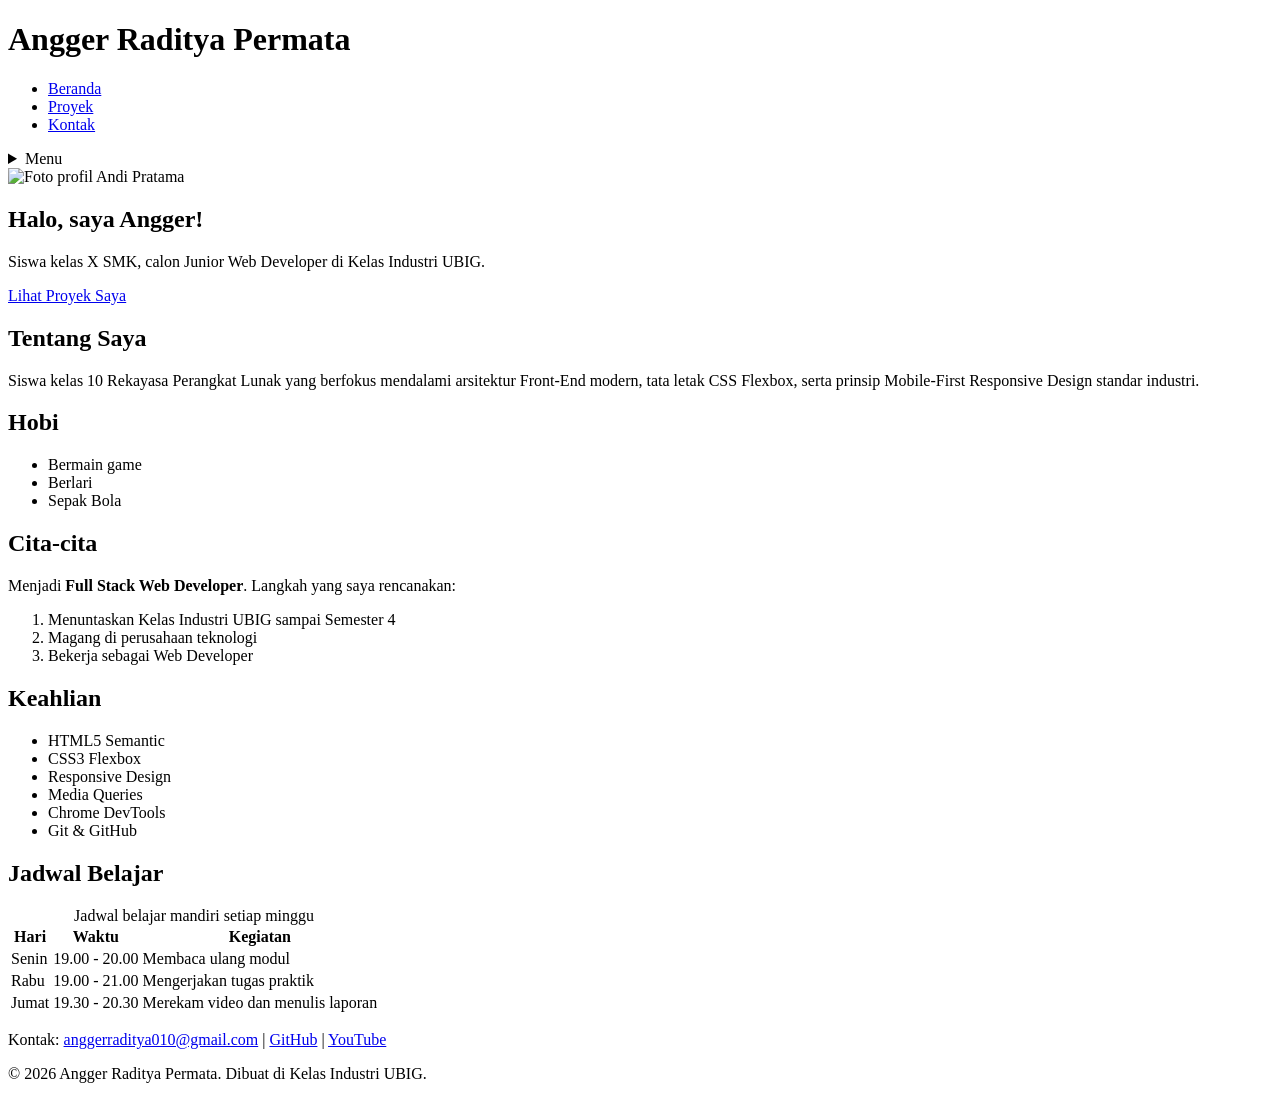
==== index.html @ 8de3f259 "fix: update footer dengan email angger dan ganti Andi ke Angger" ====
<!DOCTYPE html>
<html lang="id">
<head>
  <meta charset="UTF-8">
  <meta name="viewport" content="width=device-width, initial-scale=1.0">
  <title>Angger | Beranda</title>
  <link rel="preconnect" href="https://fonts.googleapis.com">
  <link rel="preconnect" href="https://fonts.gstatic.com" crossorigin>
  <link href="https://fonts.googleapis.com/css2?family=Inter:wght@400;600&family=Poppins:wght@600;700&display=swap" rel="stylesheet">
  <link rel="stylesheet" href="css/style.css">
</head>
<body>
  <header>
    <div class="container navbar">
      <h1>Angger Raditya Permata</h1>
      <nav class="menu-laptop">
        <ul>
          <li><a href="index.html">Beranda</a></li>
          <li><a href="proyek.html">Proyek</a></li>
          <li><a href="kontak.html">Kontak</a></li>
        </ul>
      </nav>
      <!-- Tantangan: menu ponsel yang bisa dibuka-tutup -->
      <details class="menu-ponsel">
        <summary>Menu</summary>
        <nav>
          <ul>
            <li><a href="index.html">Beranda</a></li>
            <li><a href="proyek.html">Proyek</a></li>
            <li><a href="kontak.html">Kontak</a></li>
          </ul>
        </nav>
      </details>
    </div>
  </header>

  <main>
    <div class="container">
      <section class="hero">
        <img src="img/foto-profil.png" alt="Foto profil Andi Pratama" width="180">
        <div>
          <h2>Halo, saya Angger!</h2>
          <p>Siswa kelas X SMK, calon Junior Web Developer di Kelas Industri UBIG.</p>
          <a href="proyek.html" class="tombol">Lihat Proyek Saya</a>
        </div>
      </section>

      <section class="kartu">
        <h2>Tentang Saya</h2>
        <p>Siswa kelas 10 Rekayasa Perangkat Lunak yang berfokus mendalami
              arsitektur Front-End modern, tata letak CSS Flexbox, serta prinsip
              Mobile-First Responsive Design standar industri.</p>
      </section>

      <div class="daftar-kartu">
        <section class="kartu">
          <h2>Hobi</h2>
          <ul>
            <li>Bermain game</li>
            <li>Berlari</li>
            <li>Sepak Bola</li>
          </ul>
        </section>

        <section class="kartu">
          <h2>Cita-cita</h2>
          <p>Menjadi <strong>Full Stack Web Developer</strong>. Langkah yang saya rencanakan:</p>
          <ol>
            <li>Menuntaskan Kelas Industri UBIG sampai Semester 4</li>
            <li>Magang di perusahaan teknologi</li>
            <li>Bekerja sebagai Web Developer</li>
          </ol>
        </section>

        <section class="kartu">
          <h2>Keahlian</h2>
          <ul>
            <li>HTML5 Semantic</li>
            <li>CSS3 Flexbox</li>
            <li>Responsive Design</li>
            <li>Media Queries</li>
            <li>Chrome DevTools</li>
            <li>Git & GitHub</li>
          </ul>
        </section>
      </div>

      <section class="kartu">
        <h2>Jadwal Belajar</h2>
        <table>
          <caption>Jadwal belajar mandiri setiap minggu</caption>
          <thead>
            <tr>
              <th>Hari</th>
              <th>Waktu</th>
              <th>Kegiatan</th>
            </tr>
          </thead>
          <tbody>
            <tr>
              <td>Senin</td>
              <td>19.00 - 20.00</td>
              <td>Membaca ulang modul</td>
            </tr>
            <tr>
              <td>Rabu</td>
              <td>19.00 - 21.00</td>
              <td>Mengerjakan tugas praktik</td>
            </tr>
            <tr>
              <td>Jumat</td>
              <td>19.30 - 20.30</td>
              <td>Merekam video dan menulis laporan</td>
            </tr>
          </tbody>
        </table>
      </section>
    </div>
  </main>

  <footer>
    <p>Kontak: <a href="https://mail.google.com/mail/?view=cm&fs=1&to=anggerraditya010@gmail.com" target="_blank">anggerraditya010@gmail.com</a> |
      <a href="https://github.com/Raditya-creator" target="_blank">GitHub</a> |
      <a href="https://www.youtube.com/@Angger.cod3" target="_blank">YouTube</a></p>
    <p>&copy; 2026 Angger Raditya Permata. Dibuat di Kelas Industri UBIG.</p>
  </footer>
</body>
</html>
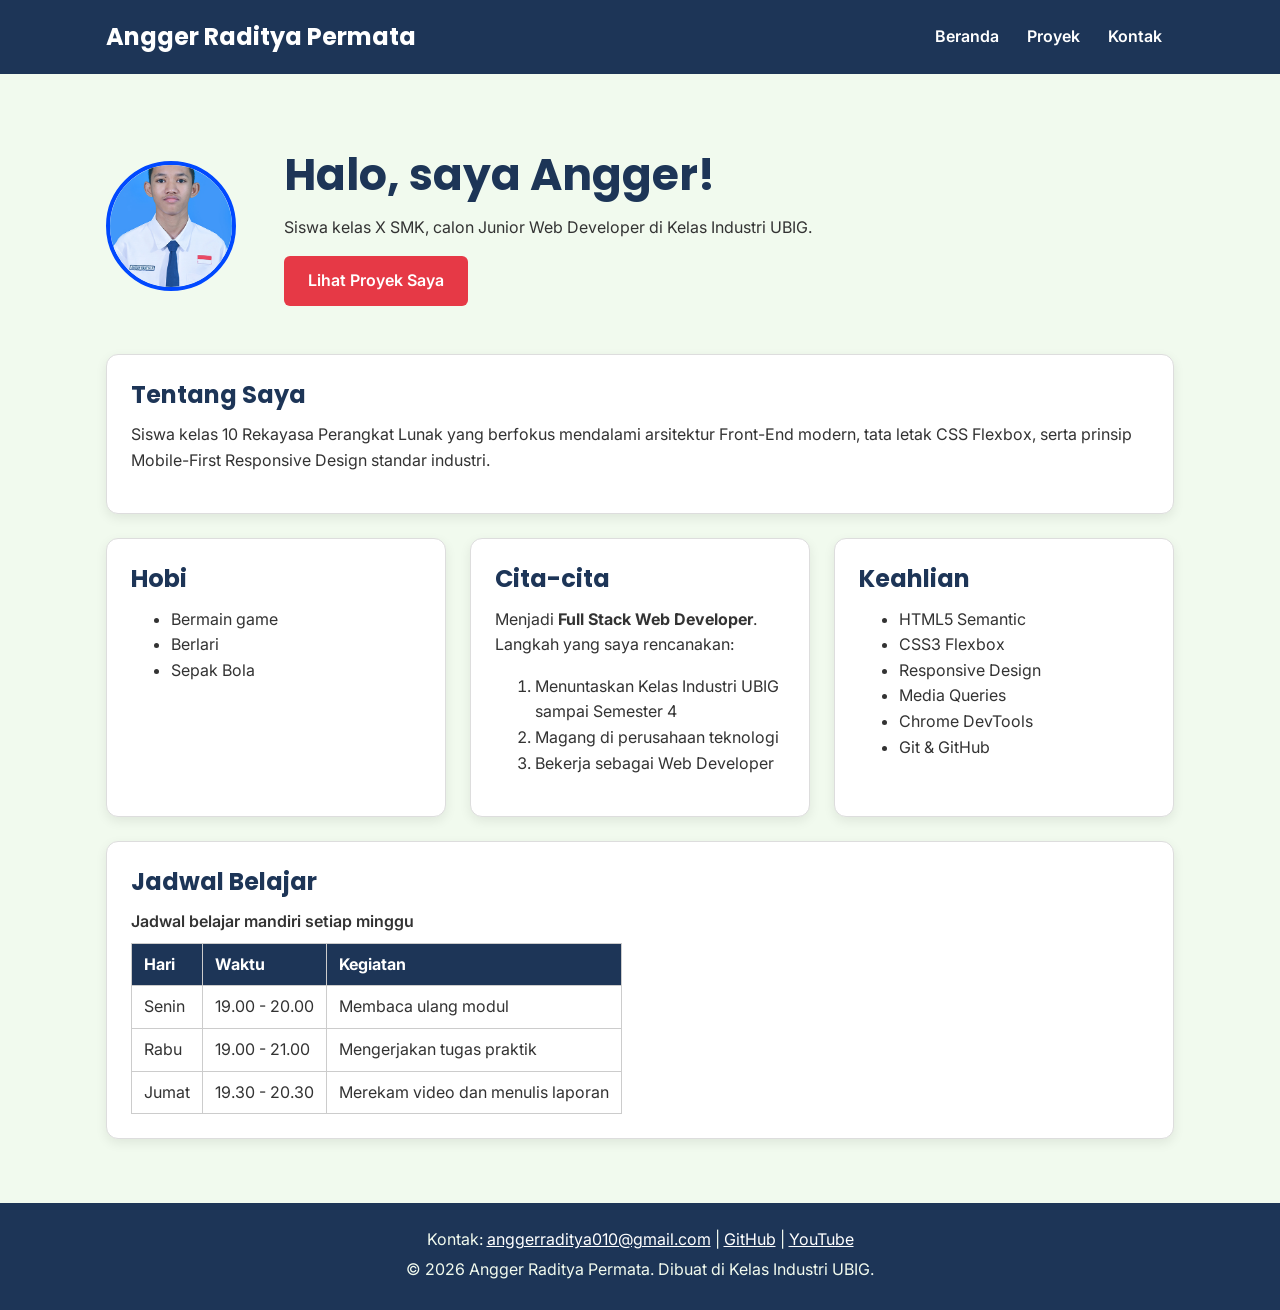
==== commit 5b5bce94: "fix foto biar bulet" ====
--- a/index.html
+++ b/index.html
@@ -37,7 +37,7 @@
   <main>
     <div class="container">
       <section class="hero">
-        <img src="img/foto-profil.png" alt="Foto profil Andi Pratama" width="180">
+        <img src="img/p1.jpeg" alt="Foto profil Angger Raditya Permata" width="180">
         <div>
           <h2>Halo, saya Angger!</h2>
           <p>Siswa kelas X SMK, calon Junior Web Developer di Kelas Industri UBIG.</p>
--- a/css/style.css
+++ b/css/style.css
@@ -0,0 +1,267 @@
+/* Gaya portofolio Andi Pratama
+   Palet: #1D3557 (utama), #E63946 (aksen), #F1FAEE (latar)
+   Huruf: Poppins (judul), Inter (isi)
+   Tata letak: mobile first, titik ubah 768px (tablet) dan 1024px (laptop) */
+
+/* 1. Reset */
+* {
+  box-sizing: border-box;
+  margin: 0;
+}
+
+img {
+  max-width: 100%;
+  height: auto;
+}
+
+/* 2. Dasar halaman: warna dan huruf */
+body {
+  font-family: "Inter", Arial, sans-serif;
+  font-size: 1rem;
+  line-height: 1.6;
+  color: #333333;
+  background-color: #F1FAEE;
+}
+
+h1, h2, h3 {
+  font-family: "Poppins", Arial, sans-serif;
+  color: #1D3557;
+  line-height: 1.3;
+}
+
+h2 {
+  margin-bottom: 0.75rem;
+}
+
+p, ul, ol {
+  margin-bottom: 1rem;
+}
+
+a {
+  color: #E63946;
+}
+
+/* 3. Wadah, header, dan menu */
+.container {
+  max-width: 1100px;
+  margin: 0 auto;
+  padding: 0 1rem;
+}
+
+header {
+  background-color: #1D3557;
+  color: #FFFFFF;
+  padding: 1rem 0;
+}
+
+header h1 {
+  color: #FFFFFF;
+  font-size: 1.5rem;
+}
+
+.navbar {
+  display: flex;
+  flex-wrap: wrap;
+  justify-content: space-between;
+  align-items: center;
+  gap: 0.5rem;
+}
+
+nav ul {
+  display: flex;
+  gap: 0.25rem;
+  padding: 0;
+  margin: 0;
+  list-style: none;
+}
+
+nav a {
+  display: inline-block;
+  padding: 0.5rem 0.75rem;
+  border-radius: 6px;
+  color: #FFFFFF;
+  font-weight: 600;
+  text-decoration: none;
+}
+
+/* Tantangan: menu ponsel buka-tutup dengan details */
+.menu-laptop {
+  display: none;
+}
+
+.menu-ponsel summary {
+  padding: 0.5rem 0.75rem;
+  border: 1px solid #FFFFFF;
+  border-radius: 6px;
+  font-weight: 600;
+  cursor: pointer;
+}
+
+.menu-ponsel ul {
+  flex-direction: column;
+  margin-top: 0.5rem;
+}
+
+/* 4. Isi utama, hero, dan kartu */
+main {
+  padding: 1.5rem 0;
+}
+
+.hero {
+  display: flex;
+  flex-direction: column;
+  align-items: center;
+  gap: 1.5rem;
+  padding: 1rem 0 2rem;
+  text-align: center;
+}
+
+.hero img {
+  width: 130px;
+  height: 130px;
+  object-fit: cover; /* ini kuncinya biar gak lonjong */
+  border-radius: 50%;
+  border: 4px solid #0048ff;
+}
+
+.hero h2 {
+  font-size: 2rem;
+}
+
+.tombol {
+  display: inline-block;
+  padding: 0.75rem 1.5rem;
+  border-radius: 6px;
+  background-color: #E63946;
+  color: #FFFFFF;
+  font-weight: 600;
+  text-decoration: none;
+}
+
+.kartu {
+  background-color: #FFFFFF;
+  padding: 1rem;
+  margin-bottom: 1.5rem;
+  border: 1px solid #DDDDDD;
+  border-radius: 12px;
+  box-shadow: 0 4px 12px rgba(0, 0, 0, 0.08);
+}
+
+.daftar-kartu {
+  display: flex;
+  flex-wrap: wrap;
+  gap: 1.5rem;
+  margin-bottom: 1.5rem;
+}
+
+.daftar-kartu .kartu {
+  flex: 1 1 280px;
+  margin-bottom: 0;
+}
+
+article img {
+  border-radius: 8px;
+  border: 1px solid #DDDDDD;
+}
+
+/* 5. Tabel */
+table {
+  border-collapse: collapse;
+}
+
+caption {
+  font-weight: 600;
+  text-align: left;
+  margin-bottom: 0.5rem;
+}
+
+th, td {
+  border: 1px solid #CCCCCC;
+  padding: 0.5rem 0.75rem;
+  text-align: left;
+}
+
+th {
+  background-color: #1D3557;
+  color: #FFFFFF;
+}
+
+/* 6. Form */
+label {
+  font-weight: 600;
+}
+
+input, select, textarea {
+  width: 100%;
+  max-width: 22rem;
+  padding: 0.6rem;
+  margin-top: 0.25rem;
+  border: 1px solid #CCCCCC;
+  border-radius: 6px;
+  font-family: inherit;
+  font-size: 1rem;
+}
+
+button {
+  padding: 0.75rem 1.5rem;
+  border: none;
+  border-radius: 6px;
+  background-color: #E63946;
+  color: #FFFFFF;
+  font-family: inherit;
+  font-size: 1rem;
+  font-weight: 600;
+  cursor: pointer;
+}
+
+/* 7. Footer */
+footer {
+  background-color: #1D3557;
+  color: #F1FAEE;
+  text-align: center;
+  padding: 1.5rem;
+}
+
+footer p {
+  margin-bottom: 0.25rem;
+}
+
+footer a {
+  color: #FFFFFF;
+}
+
+/* 8. Tablet: lebar layar 768px ke atas */
+@media (min-width: 768px) {
+  .menu-laptop {
+    display: block;
+  }
+
+  .menu-ponsel {
+    display: none;
+  }
+
+  .hero {
+    flex-direction: row;
+    padding: 2rem 0 3rem;
+    text-align: left;
+  }
+
+  .kartu {
+    padding: 1.5rem;
+  }
+}
+
+/* 9. Laptop: lebar layar 1024px ke atas */
+@media (min-width: 1024px) {
+  main {
+    padding: 2.5rem 0;
+  }
+
+  .hero {
+    gap: 3rem;
+  }
+
+  .hero h2 {
+    font-size: 2.75rem;
+  }
+}
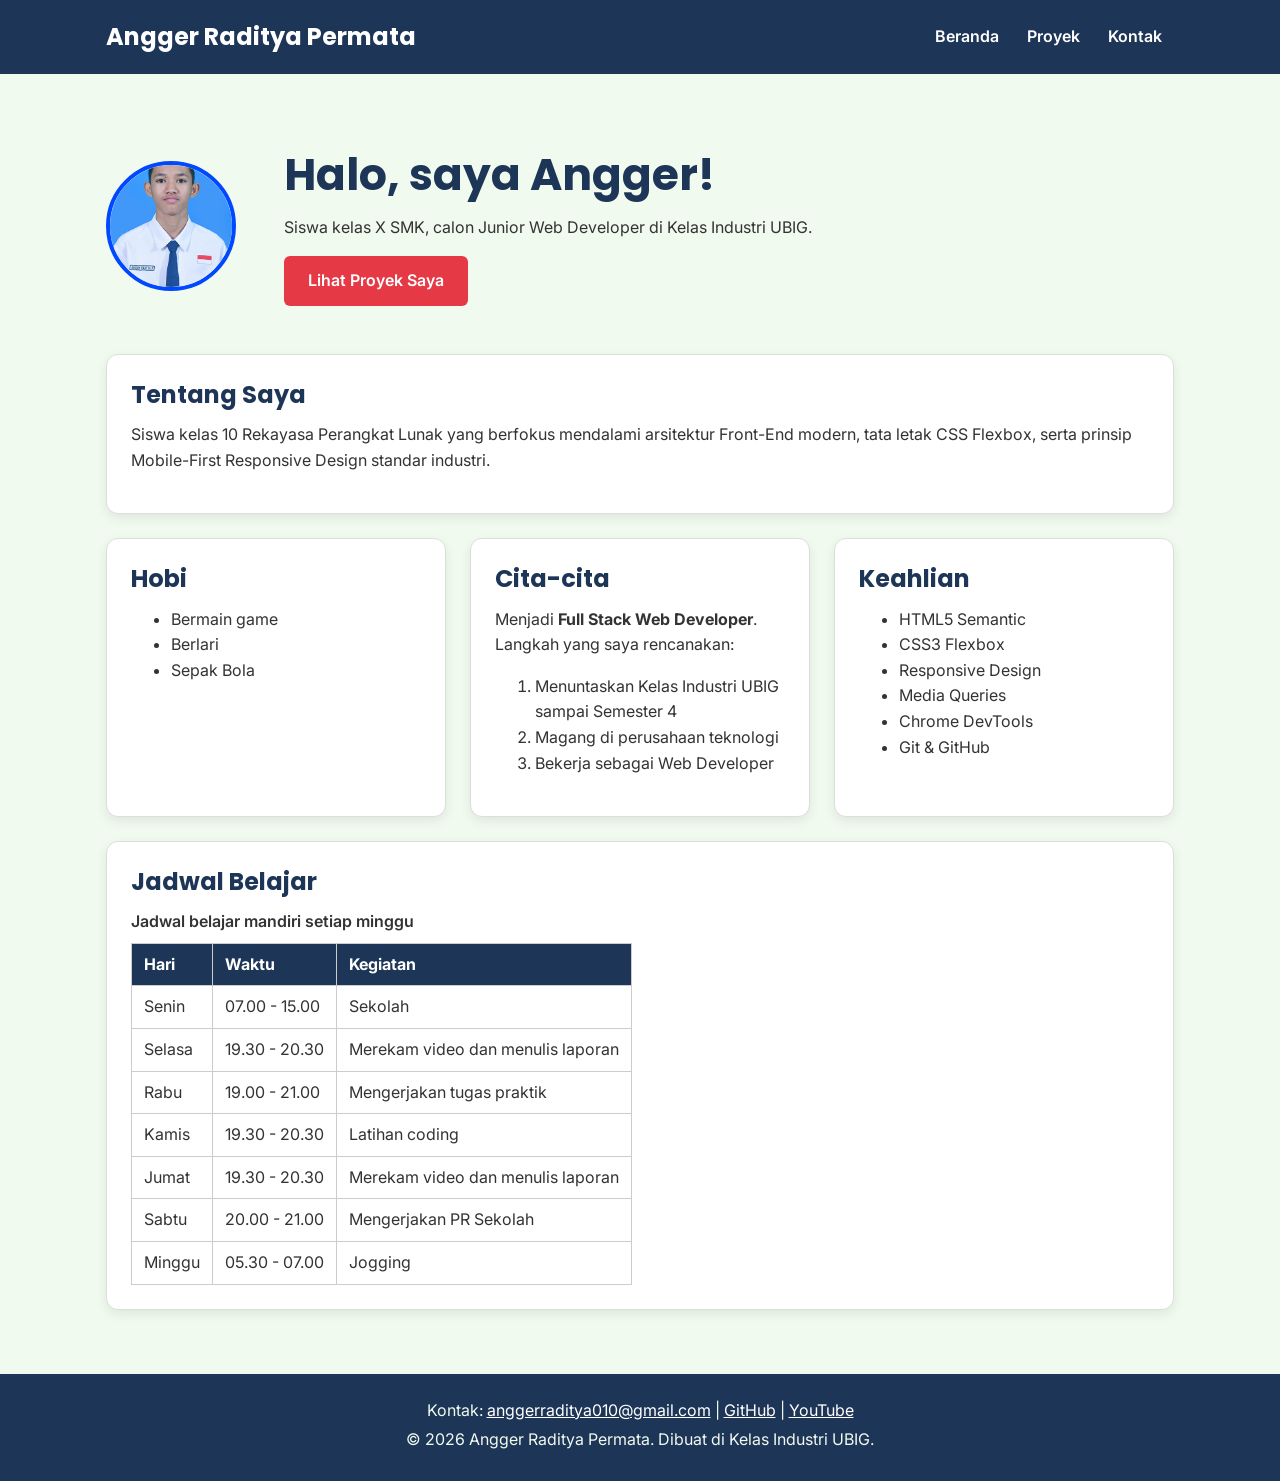
==== commit 15c1effb: "feat: tambah kartu media sosial di halaman kontak" ====
--- a/index.html
+++ b/index.html
@@ -99,8 +99,13 @@
           <tbody>
             <tr>
               <td>Senin</td>
-              <td>19.00 - 20.00</td>
-              <td>Membaca ulang modul</td>
+              <td>07.00 - 15.00</td>
+              <td>Sekolah</td>
+            </tr>
+            <tr>
+              <td>Selasa</td>
+              <td>19.30 - 20.30</td>
+              <td>Merekam video dan menulis laporan</td>
             </tr>
             <tr>
               <td>Rabu</td>
@@ -108,9 +113,24 @@
               <td>Mengerjakan tugas praktik</td>
             </tr>
             <tr>
+              <td>Kamis</td>
+              <td>19.30 - 20.30</td>
+              <td>Latihan coding</td>
+            </tr>
+            <tr>
               <td>Jumat</td>
               <td>19.30 - 20.30</td>
               <td>Merekam video dan menulis laporan</td>
+            </tr>
+            <tr>
+              <td>Sabtu</td>
+              <td>20.00 - 21.00</td>
+              <td>Mengerjakan PR Sekolah</td>
+            </tr>
+            <tr>
+              <td>Minggu</td>
+              <td>05.30 - 07.00</td>
+              <td>Jogging</td>
             </tr>
           </tbody>
         </table>
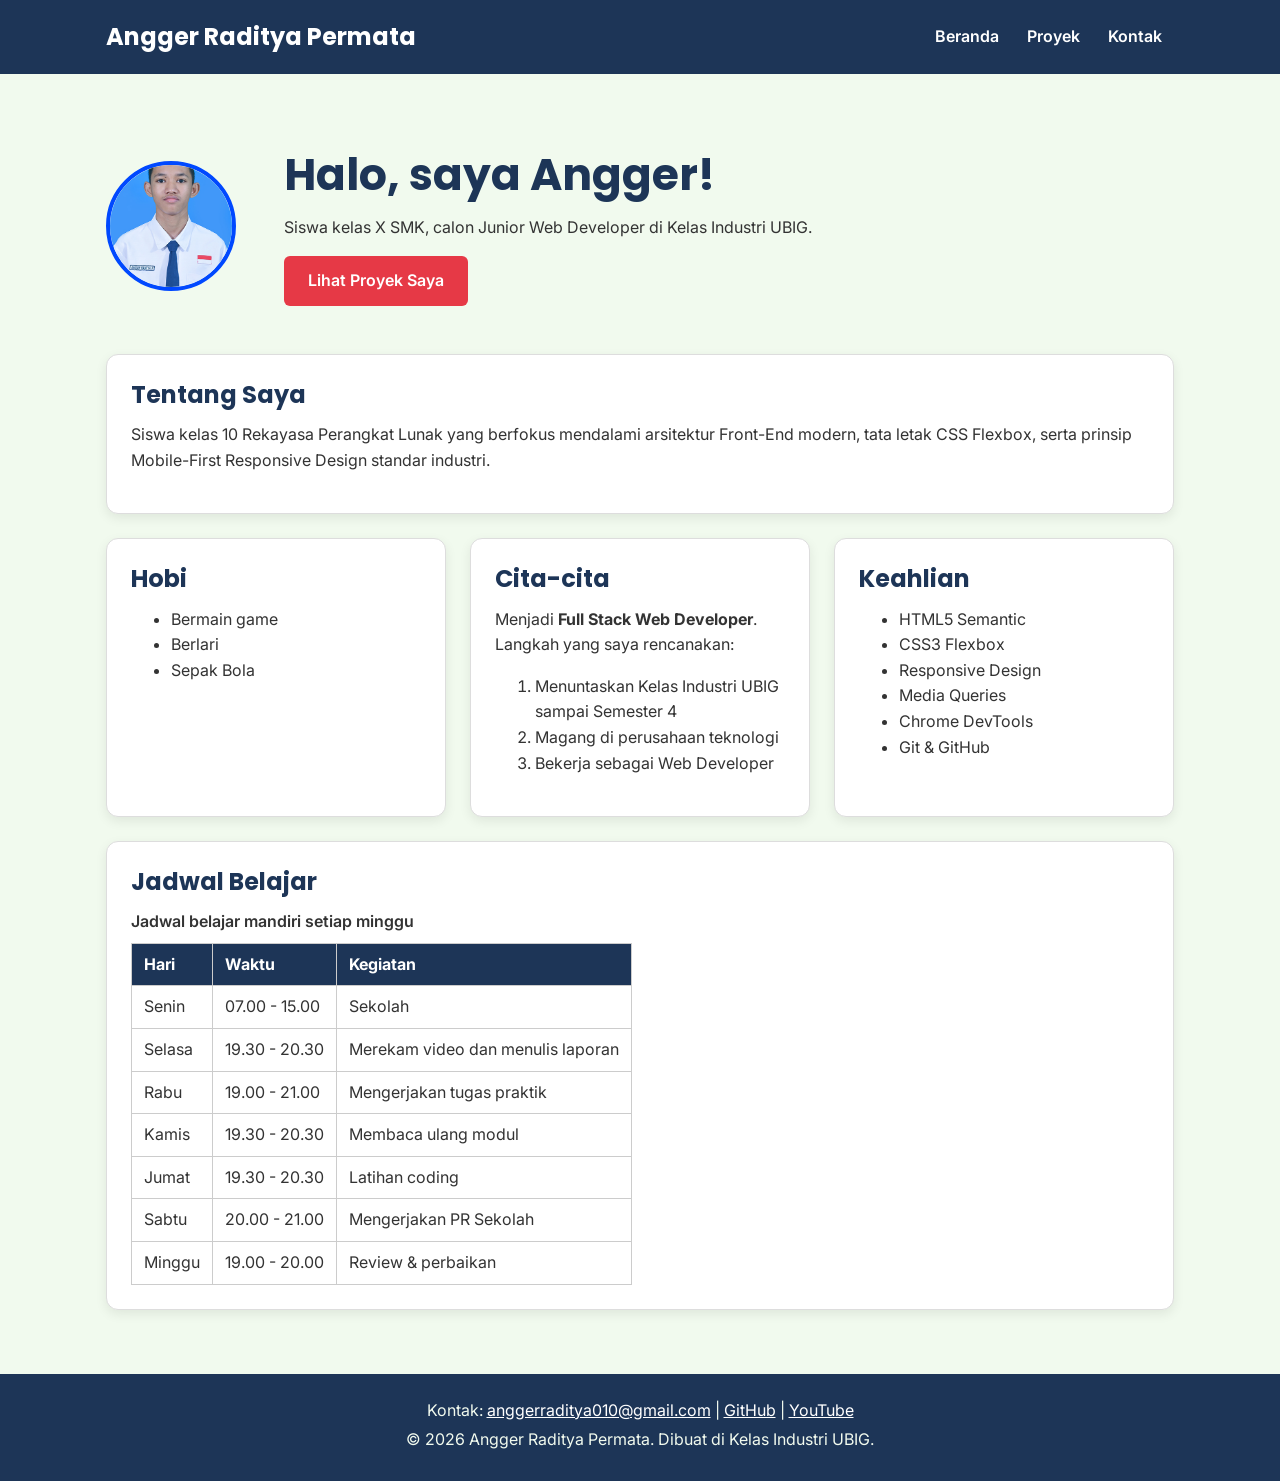
==== commit 4dd8388a: "feat: update jadwal baru" ====
--- a/index.html
+++ b/index.html
@@ -115,12 +115,12 @@
             <tr>
               <td>Kamis</td>
               <td>19.30 - 20.30</td>
-              <td>Latihan coding</td>
+              <td>Membaca ulang modul</td>
             </tr>
             <tr>
               <td>Jumat</td>
               <td>19.30 - 20.30</td>
-              <td>Merekam video dan menulis laporan</td>
+              <td>Latihan coding</td>
             </tr>
             <tr>
               <td>Sabtu</td>
@@ -129,8 +129,8 @@
             </tr>
             <tr>
               <td>Minggu</td>
-              <td>05.30 - 07.00</td>
-              <td>Jogging</td>
+              <td>19.00 - 20.00</td>
+              <td>Review & perbaikan</td>
             </tr>
           </tbody>
         </table>
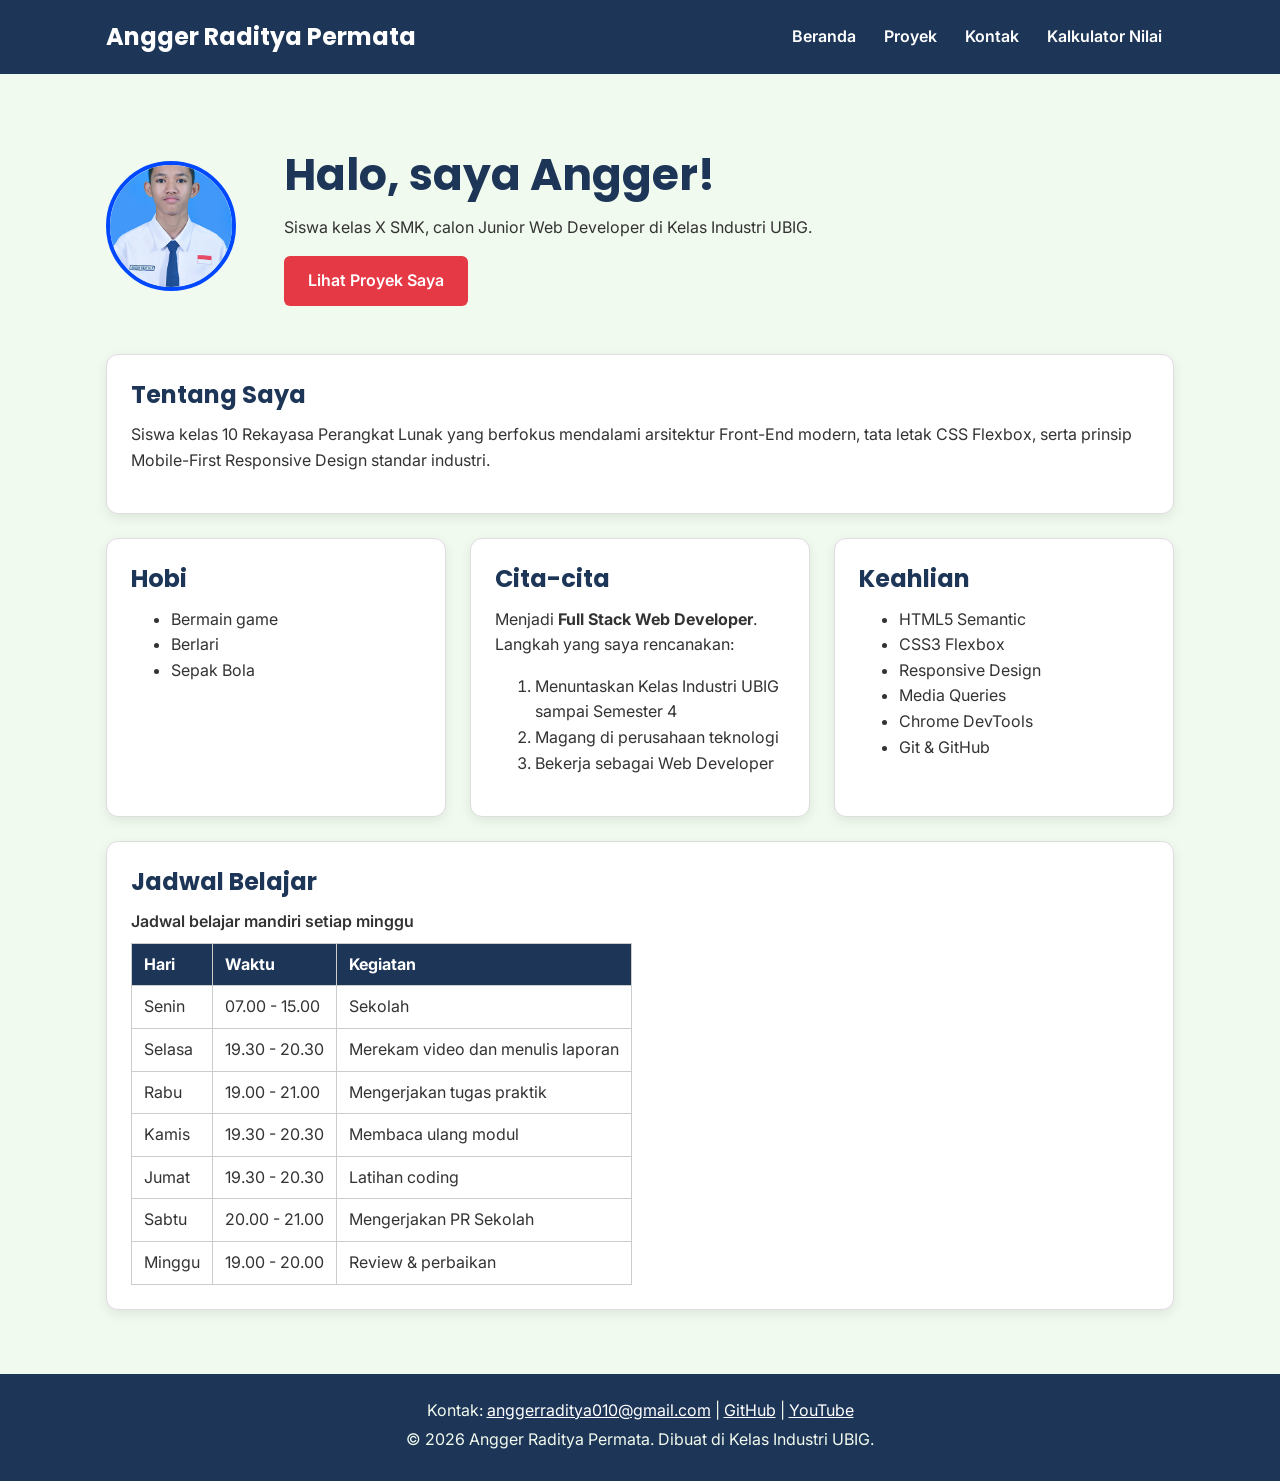
==== commit 2cfe3617: "fix: tambah kalkulator nilai rapor" ====
--- a/index.html
+++ b/index.html
@@ -1,148 +1,180 @@
-<!DOCTYPE html>
+<!doctype html>
 <html lang="id">
-<head>
-  <meta charset="UTF-8">
-  <meta name="viewport" content="width=device-width, initial-scale=1.0">
-  <title>Angger | Beranda</title>
-  <link rel="preconnect" href="https://fonts.googleapis.com">
-  <link rel="preconnect" href="https://fonts.gstatic.com" crossorigin>
-  <link href="https://fonts.googleapis.com/css2?family=Inter:wght@400;600&family=Poppins:wght@600;700&display=swap" rel="stylesheet">
-  <link rel="stylesheet" href="css/style.css">
-</head>
-<body>
-  <header>
-    <div class="container navbar">
-      <h1>Angger Raditya Permata</h1>
-      <nav class="menu-laptop">
-        <ul>
-          <li><a href="index.html">Beranda</a></li>
-          <li><a href="proyek.html">Proyek</a></li>
-          <li><a href="kontak.html">Kontak</a></li>
-        </ul>
-      </nav>
-      <!-- Tantangan: menu ponsel yang bisa dibuka-tutup -->
-      <details class="menu-ponsel">
-        <summary>Menu</summary>
-        <nav>
+  <head>
+    <meta charset="UTF-8" />
+    <meta name="viewport" content="width=device-width, initial-scale=1.0" />
+    <title>Angger | Beranda</title>
+    <link rel="preconnect" href="https://fonts.googleapis.com" />
+    <link rel="preconnect" href="https://fonts.gstatic.com" crossorigin />
+    <link
+      href="https://fonts.googleapis.com/css2?family=Inter:wght@400;600&family=Poppins:wght@600;700&display=swap"
+      rel="stylesheet"
+    />
+    <link rel="stylesheet" href="css/style.css" />
+  </head>
+  <body>
+    <header>
+      <div class="container navbar">
+        <h1>Angger Raditya Permata</h1>
+        <nav class="menu-laptop">
           <ul>
             <li><a href="index.html">Beranda</a></li>
             <li><a href="proyek.html">Proyek</a></li>
             <li><a href="kontak.html">Kontak</a></li>
+            <li><a href="kalkulator.html">Kalkulator Nilai</a></li>
           </ul>
         </nav>
-      </details>
-    </div>
-  </header>
+        <!-- Tantangan: menu ponsel yang bisa dibuka-tutup -->
+        <details class="menu-ponsel">
+          <summary>Menu</summary>
+          <nav>
+            <ul>
+              <li><a href="index.html">Beranda</a></li>
+              <li><a href="proyek.html">Proyek</a></li>
+              <li><a href="kontak.html">Kontak</a></li>
+              <li><a href="kalkulator.html">Kalkulator Nilai</a></li>
+            </ul>
+          </nav>
+        </details>
+      </div>
+    </header>
 
-  <main>
-    <div class="container">
-      <section class="hero">
-        <img src="img/p1.jpeg" alt="Foto profil Angger Raditya Permata" width="180">
-        <div>
-          <h2>Halo, saya Angger!</h2>
-          <p>Siswa kelas X SMK, calon Junior Web Developer di Kelas Industri UBIG.</p>
-          <a href="proyek.html" class="tombol">Lihat Proyek Saya</a>
-        </div>
-      </section>
-
-      <section class="kartu">
-        <h2>Tentang Saya</h2>
-        <p>Siswa kelas 10 Rekayasa Perangkat Lunak yang berfokus mendalami
-              arsitektur Front-End modern, tata letak CSS Flexbox, serta prinsip
-              Mobile-First Responsive Design standar industri.</p>
-      </section>
-
-      <div class="daftar-kartu">
-        <section class="kartu">
-          <h2>Hobi</h2>
-          <ul>
-            <li>Bermain game</li>
-            <li>Berlari</li>
-            <li>Sepak Bola</li>
-          </ul>
+    <main>
+      <div class="container">
+        <section class="hero">
+          <img
+            src="img/p1.jpeg"
+            alt="Foto profil Angger Raditya Permata"
+            width="180"
+          />
+          <div>
+            <h2>Halo, saya Angger!</h2>
+            <p>
+              Siswa kelas X SMK, calon Junior Web Developer di Kelas Industri
+              UBIG.
+            </p>
+            <a href="proyek.html" class="tombol">Lihat Proyek Saya</a>
+          </div>
         </section>
 
         <section class="kartu">
-          <h2>Cita-cita</h2>
-          <p>Menjadi <strong>Full Stack Web Developer</strong>. Langkah yang saya rencanakan:</p>
-          <ol>
-            <li>Menuntaskan Kelas Industri UBIG sampai Semester 4</li>
-            <li>Magang di perusahaan teknologi</li>
-            <li>Bekerja sebagai Web Developer</li>
-          </ol>
+          <h2>Tentang Saya</h2>
+          <p>
+            Siswa kelas 10 Rekayasa Perangkat Lunak yang berfokus mendalami
+            arsitektur Front-End modern, tata letak CSS Flexbox, serta prinsip
+            Mobile-First Responsive Design standar industri.
+          </p>
         </section>
 
+        <div class="daftar-kartu">
+          <section class="kartu">
+            <h2>Hobi</h2>
+            <ul>
+              <li>Bermain game</li>
+              <li>Berlari</li>
+              <li>Sepak Bola</li>
+            </ul>
+          </section>
+
+          <section class="kartu">
+            <h2>Cita-cita</h2>
+            <p>
+              Menjadi <strong>Full Stack Web Developer</strong>. Langkah yang
+              saya rencanakan:
+            </p>
+            <ol>
+              <li>Menuntaskan Kelas Industri UBIG sampai Semester 4</li>
+              <li>Magang di perusahaan teknologi</li>
+              <li>Bekerja sebagai Web Developer</li>
+            </ol>
+          </section>
+
+          <section class="kartu">
+            <h2>Keahlian</h2>
+            <ul>
+              <li>HTML5 Semantic</li>
+              <li>CSS3 Flexbox</li>
+              <li>Responsive Design</li>
+              <li>Media Queries</li>
+              <li>Chrome DevTools</li>
+              <li>Git & GitHub</li>
+            </ul>
+          </section>
+        </div>
+
         <section class="kartu">
-          <h2>Keahlian</h2>
-          <ul>
-            <li>HTML5 Semantic</li>
-            <li>CSS3 Flexbox</li>
-            <li>Responsive Design</li>
-            <li>Media Queries</li>
-            <li>Chrome DevTools</li>
-            <li>Git & GitHub</li>
-          </ul>
+          <h2>Jadwal Belajar</h2>
+          <table>
+            <caption>
+              Jadwal belajar mandiri setiap minggu
+            </caption>
+            <thead>
+              <tr>
+                <th>Hari</th>
+                <th>Waktu</th>
+                <th>Kegiatan</th>
+              </tr>
+            </thead>
+            <tbody>
+              <tr>
+                <td>Senin</td>
+                <td>07.00 - 15.00</td>
+                <td>Sekolah</td>
+              </tr>
+              <tr>
+                <td>Selasa</td>
+                <td>19.30 - 20.30</td>
+                <td>Merekam video dan menulis laporan</td>
+              </tr>
+              <tr>
+                <td>Rabu</td>
+                <td>19.00 - 21.00</td>
+                <td>Mengerjakan tugas praktik</td>
+              </tr>
+              <tr>
+                <td>Kamis</td>
+                <td>19.30 - 20.30</td>
+                <td>Membaca ulang modul</td>
+              </tr>
+              <tr>
+                <td>Jumat</td>
+                <td>19.30 - 20.30</td>
+                <td>Latihan coding</td>
+              </tr>
+              <tr>
+                <td>Sabtu</td>
+                <td>20.00 - 21.00</td>
+                <td>Mengerjakan PR Sekolah</td>
+              </tr>
+              <tr>
+                <td>Minggu</td>
+                <td>19.00 - 20.00</td>
+                <td>Review & perbaikan</td>
+              </tr>
+            </tbody>
+          </table>
         </section>
       </div>
+    </main>
 
-      <section class="kartu">
-        <h2>Jadwal Belajar</h2>
-        <table>
-          <caption>Jadwal belajar mandiri setiap minggu</caption>
-          <thead>
-            <tr>
-              <th>Hari</th>
-              <th>Waktu</th>
-              <th>Kegiatan</th>
-            </tr>
-          </thead>
-          <tbody>
-            <tr>
-              <td>Senin</td>
-              <td>07.00 - 15.00</td>
-              <td>Sekolah</td>
-            </tr>
-            <tr>
-              <td>Selasa</td>
-              <td>19.30 - 20.30</td>
-              <td>Merekam video dan menulis laporan</td>
-            </tr>
-            <tr>
-              <td>Rabu</td>
-              <td>19.00 - 21.00</td>
-              <td>Mengerjakan tugas praktik</td>
-            </tr>
-            <tr>
-              <td>Kamis</td>
-              <td>19.30 - 20.30</td>
-              <td>Membaca ulang modul</td>
-            </tr>
-            <tr>
-              <td>Jumat</td>
-              <td>19.30 - 20.30</td>
-              <td>Latihan coding</td>
-            </tr>
-            <tr>
-              <td>Sabtu</td>
-              <td>20.00 - 21.00</td>
-              <td>Mengerjakan PR Sekolah</td>
-            </tr>
-            <tr>
-              <td>Minggu</td>
-              <td>19.00 - 20.00</td>
-              <td>Review & perbaikan</td>
-            </tr>
-          </tbody>
-        </table>
-      </section>
-    </div>
-  </main>
-
-  <footer>
-    <p>Kontak: <a href="https://mail.google.com/mail/?view=cm&fs=1&to=anggerraditya010@gmail.com" target="_blank">anggerraditya010@gmail.com</a> |
-      <a href="https://github.com/Raditya-creator" target="_blank">GitHub</a> |
-      <a href="https://www.youtube.com/@Angger.cod3" target="_blank">YouTube</a></p>
-    <p>&copy; 2026 Angger Raditya Permata. Dibuat di Kelas Industri UBIG.</p>
-  </footer>
-</body>
+    <footer>
+      <p>
+        Kontak:
+        <a
+          href="https://mail.google.com/mail/?view=cm&fs=1&to=anggerraditya010@gmail.com"
+          target="_blank"
+          >anggerraditya010@gmail.com</a
+        >
+        |
+        <a href="https://github.com/Raditya-creator" target="_blank">GitHub</a>
+        |
+        <a href="https://www.youtube.com/@Angger.cod3" target="_blank"
+          >YouTube</a
+        >
+      </p>
+      <p>&copy; 2026 Angger Raditya Permata. Dibuat di Kelas Industri UBIG.</p>
+    </footer>
+    <script src="js/latihan.js"></script>
+    <script src="js/logika.js"></script>
+  </body>
 </html>
--- a/css/style.css
+++ b/css/style.css
@@ -1,4 +1,4 @@
-/* Gaya portofolio Andi Pratama
+/* Gaya portofolio Angger Raditya Permata
    Palet: #1D3557 (utama), #E63946 (aksen), #F1FAEE (latar)
    Huruf: Poppins (judul), Inter (isi)
    Tata letak: mobile first, titik ubah 768px (tablet) dan 1024px (laptop) */
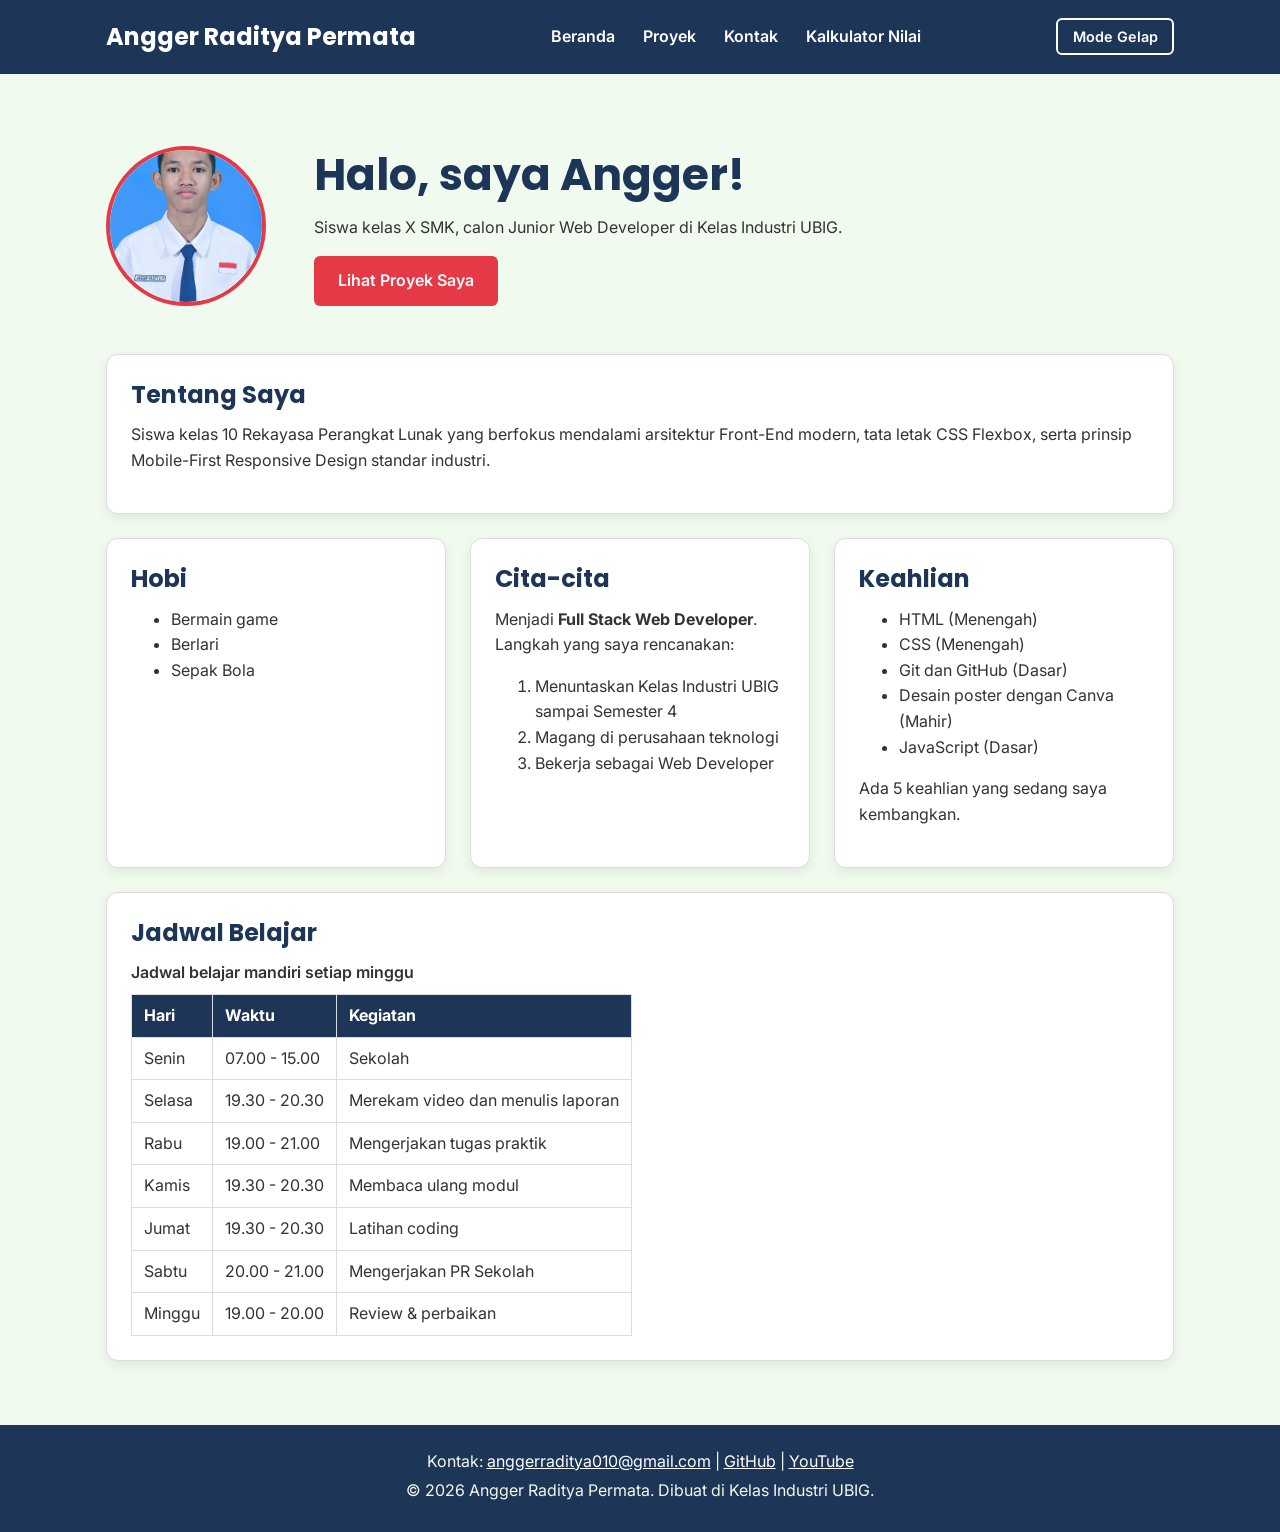
==== commit 71828d9c: "feat: tambah keahlian dinamis, mode gelap, dan filter proyek" ====
--- a/index.html
+++ b/index.html
@@ -4,6 +4,7 @@
     <meta charset="UTF-8" />
     <meta name="viewport" content="width=device-width, initial-scale=1.0" />
     <title>Angger | Beranda</title>
+    <link rel="icon" href="img/p1.jpeg" />
     <link rel="preconnect" href="https://fonts.googleapis.com" />
     <link rel="preconnect" href="https://fonts.gstatic.com" crossorigin />
     <link
@@ -24,6 +25,10 @@
             <li><a href="kalkulator.html">Kalkulator Nilai</a></li>
           </ul>
         </nav>
+
+        <button type="button" id="tombol-tema" class="tombol-tema">
+          Mode Gelap
+        </button>
         <!-- Tantangan: menu ponsel yang bisa dibuka-tutup -->
         <details class="menu-ponsel">
           <summary>Menu</summary>
@@ -91,14 +96,8 @@
 
           <section class="kartu">
             <h2>Keahlian</h2>
-            <ul>
-              <li>HTML5 Semantic</li>
-              <li>CSS3 Flexbox</li>
-              <li>Responsive Design</li>
-              <li>Media Queries</li>
-              <li>Chrome DevTools</li>
-              <li>Git & GitHub</li>
-            </ul>
+            <ul id="daftar-skill"></ul>
+            <p id="jumlah-skill"></p>
           </section>
         </div>
 
@@ -174,7 +173,6 @@
       </p>
       <p>&copy; 2026 Angger Raditya Permata. Dibuat di Kelas Industri UBIG.</p>
     </footer>
-    <script src="js/latihan.js"></script>
-    <script src="js/logika.js"></script>
+    <script src="js/main.js" defer></script>
   </body>
 </html>
--- a/css/style.css
+++ b/css/style.css
@@ -15,17 +15,30 @@
 }
 
 /* 2. Dasar halaman: warna dan huruf */
+:root {
+  --warna-utama: #1d3557;
+  --warna-judul: #1d3557;
+  --warna-aksen: #e63946;
+  --warna-tautan: #e63946;
+  --warna-latar: #f1faee;
+  --warna-teks: #333333;
+  --warna-kartu: #ffffff;
+  --warna-garis: #dddddd;
+}
+
 body {
   font-family: "Inter", Arial, sans-serif;
   font-size: 1rem;
   line-height: 1.6;
-  color: #333333;
-  background-color: #F1FAEE;
-}
-
-h1, h2, h3 {
+  color: var(--warna-teks);
+  background-color: var(--warna-latar);
+}
+
+h1,
+h2,
+h3 {
   font-family: "Poppins", Arial, sans-serif;
-  color: #1D3557;
+  color: var(--warna-judul);
   line-height: 1.3;
 }
 
@@ -33,12 +46,14 @@
   margin-bottom: 0.75rem;
 }
 
-p, ul, ol {
+p,
+ul,
+ol {
   margin-bottom: 1rem;
 }
 
 a {
-  color: #E63946;
+  color: var(--warna-tautan);
 }
 
 /* 3. Wadah, header, dan menu */
@@ -49,13 +64,13 @@
 }
 
 header {
-  background-color: #1D3557;
-  color: #FFFFFF;
+  background-color: var(--warna-utama);
+  color: #ffffff;
   padding: 1rem 0;
 }
 
 header h1 {
-  color: #FFFFFF;
+  color: #ffffff;
   font-size: 1.5rem;
 }
 
@@ -79,7 +94,7 @@
   display: inline-block;
   padding: 0.5rem 0.75rem;
   border-radius: 6px;
-  color: #FFFFFF;
+  color: #ffffff;
   font-weight: 600;
   text-decoration: none;
 }
@@ -91,7 +106,7 @@
 
 .menu-ponsel summary {
   padding: 0.5rem 0.75rem;
-  border: 1px solid #FFFFFF;
+  border: 1px solid #ffffff;
   border-radius: 6px;
   font-weight: 600;
   cursor: pointer;
@@ -117,11 +132,11 @@
 }
 
 .hero img {
-  width: 130px;
-  height: 130px;
-  object-fit: cover; /* ini kuncinya biar gak lonjong */
+  width: 160px;
+  height: 160px;
+  object-fit: cover;
   border-radius: 50%;
-  border: 4px solid #0048ff;
+  border: 4px solid var(--warna-aksen);
 }
 
 .hero h2 {
@@ -132,17 +147,17 @@
   display: inline-block;
   padding: 0.75rem 1.5rem;
   border-radius: 6px;
-  background-color: #E63946;
-  color: #FFFFFF;
+  background-color: var(--warna-aksen);
+  color: #ffffff;
   font-weight: 600;
   text-decoration: none;
 }
 
 .kartu {
-  background-color: #FFFFFF;
+  background-color: var(--warna-kartu);
   padding: 1rem;
   margin-bottom: 1.5rem;
-  border: 1px solid #DDDDDD;
+  border: 1px solid var(--warna-garis);
   border-radius: 12px;
   box-shadow: 0 4px 12px rgba(0, 0, 0, 0.08);
 }
@@ -161,7 +176,7 @@
 
 article img {
   border-radius: 8px;
-  border: 1px solid #DDDDDD;
+  border: 1px solid var(--warna-garis);
 }
 
 /* 5. Tabel */
@@ -175,15 +190,16 @@
   margin-bottom: 0.5rem;
 }
 
-th, td {
-  border: 1px solid #CCCCCC;
+th,
+td {
+  border: 1px solid var(--warna-garis);
   padding: 0.5rem 0.75rem;
   text-align: left;
 }
 
 th {
-  background-color: #1D3557;
-  color: #FFFFFF;
+  background-color: var(--warna-utama);
+  color: #ffffff;
 }
 
 /* 6. Form */
@@ -191,33 +207,41 @@
   font-weight: 600;
 }
 
-input, select, textarea {
+input,
+select,
+textarea {
   width: 100%;
   max-width: 22rem;
   padding: 0.6rem;
   margin-top: 0.25rem;
-  border: 1px solid #CCCCCC;
+  border: 1px solid var(--warna-garis);
   border-radius: 6px;
   font-family: inherit;
   font-size: 1rem;
+  background-color: var(--warna-kartu);
+  color: var(--warna-teks);
 }
 
 button {
   padding: 0.75rem 1.5rem;
   border: none;
   border-radius: 6px;
-  background-color: #E63946;
-  color: #FFFFFF;
+  background-color: var(--warna-aksen);
+  color: #ffffff;
   font-family: inherit;
   font-size: 1rem;
   font-weight: 600;
   cursor: pointer;
 }
 
+.keterangan {
+  font-size: 0.875rem;
+}
+
 /* 7. Footer */
 footer {
-  background-color: #1D3557;
-  color: #F1FAEE;
+  background-color: var(--warna-utama);
+  color: #f1faee;
   text-align: center;
   padding: 1.5rem;
 }
@@ -227,7 +251,7 @@
 }
 
 footer a {
-  color: #FFFFFF;
+  color: #ffffff;
 }
 
 /* 8. Tablet: lebar layar 768px ke atas */
@@ -265,3 +289,44 @@
     font-size: 2.75rem;
   }
 }
+
+/* 10. Tombol tema, filter, dan label kategori */
+.tombol-tema {
+  padding: 0.5rem 0.9rem;
+  border: 2px solid #ffffff;
+  background-color: transparent;
+  font-size: 0.9rem;
+}
+.filter {
+  display: flex;
+  flex-wrap: wrap;
+  gap: 0.5rem;
+  margin-bottom: 1rem;
+}
+.tombol-filter {
+  padding: 0.5rem 1rem;
+  border: 2px solid var(--warna-garis);
+  background-color: var(--warna-kartu);
+  color: var(--warna-judul);
+}
+.label {
+  display: inline-block;
+  padding: 0.1rem 0.6rem;
+  margin-bottom: 0.5rem;
+  border-radius: 999px;
+  background-color: var(--warna-latar);
+  color: var(--warna-judul);
+  font-size: 0.85rem;
+  font-weight: 600;
+}
+
+/* 11. Tema gelap: isi variabel diganti saat body memiliki class gelap */
+body.gelap {
+  --warna-utama: #0b1526;
+  --warna-judul: #a8dadc;
+  --warna-tautan: #ff8a8a;
+  --warna-latar: #121a24;
+  --warna-teks: #e3e8ee;
+  --warna-kartu: #1c2836;
+  --warna-garis: #34465a;
+}
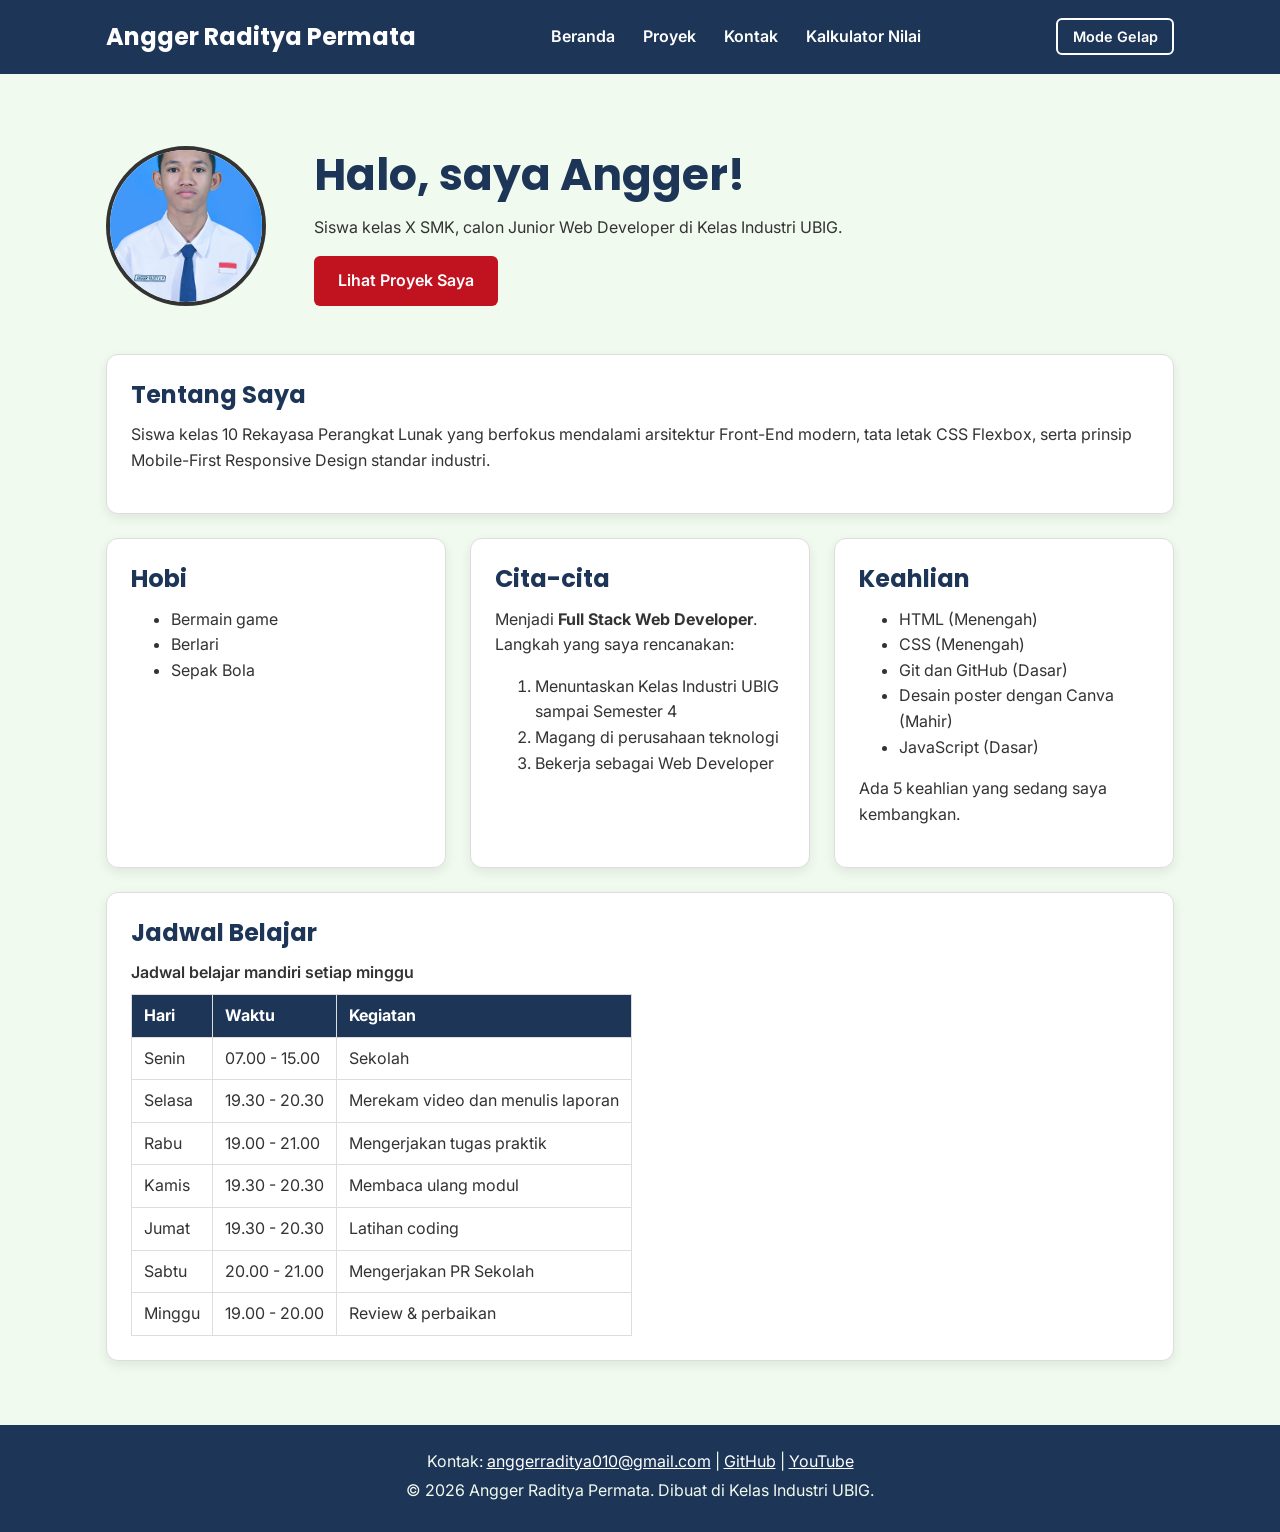
==== commit 03626337: "fix: perbaiki kontras, meta description, dan ukuran gambar" ====
--- a/index.html
+++ b/index.html
@@ -3,6 +3,10 @@
   <head>
     <meta charset="UTF-8" />
     <meta name="viewport" content="width=device-width, initial-scale=1.0" />
+    <meta
+      name="description"
+      content="Portofolio Angger Raditya Permata, siswa SMK calon Junior Web Developer di Kelas Industri UBIG."
+    />
     <title>Angger | Beranda</title>
     <link rel="icon" href="img/p1.jpeg" />
     <link rel="preconnect" href="https://fonts.googleapis.com" />
@@ -51,6 +55,7 @@
             src="img/p1.jpeg"
             alt="Foto profil Angger Raditya Permata"
             width="180"
+            height="180"
           />
           <div>
             <h2>Halo, saya Angger!</h2>
--- a/css/style.css
+++ b/css/style.css
@@ -16,15 +16,16 @@
 
 /* 2. Dasar halaman: warna dan huruf */
 :root {
-  --warna-utama: #1d3557;
-  --warna-judul: #1d3557;
-  --warna-aksen: #e63946;
-  --warna-tautan: #e63946;
-  --warna-latar: #f1faee;
-  --warna-teks: #333333;
-  --warna-kartu: #ffffff;
-  --warna-garis: #dddddd;
-}
+ --warna-utama: #1D3557;
+ --warna-judul: #1D3557;
+ --warna-aksen: #C1121F;
+ --warna-tautan: #C1121F;
+ --warna-latar: #F1FAEE;
+ --warna-teks: #333333;
+ --warna-kartu: #FFFFFF;
+ --warna-garis: #DDDDDD;
+}
+
 
 body {
   font-family: "Inter", Arial, sans-serif;
@@ -136,7 +137,7 @@
   height: 160px;
   object-fit: cover;
   border-radius: 50%;
-  border: 4px solid var(--warna-aksen);
+  border: 4px solid #333333;
 }
 
 .hero h2 {
@@ -297,7 +298,8 @@
   background-color: transparent;
   font-size: 0.9rem;
 }
-.filter {
+.filter,
+.filter-proyek {
   display: flex;
   flex-wrap: wrap;
   gap: 0.5rem;
@@ -309,6 +311,12 @@
   background-color: var(--warna-kartu);
   color: var(--warna-judul);
 }
+.tombol-filter.aktif {
+  background-color: var(--warna-aksen);
+  border-color: var(--warna-aksen);
+  color: #ffffff;
+}
+
 .label {
   display: inline-block;
   padding: 0.1rem 0.6rem;
@@ -330,3 +338,20 @@
   --warna-kartu: #1c2836;
   --warna-garis: #34465a;
 }
+body.gelap .tombol-filter.aktif {
+  background-color: #ff8a8a;
+  border-color: #ff8a8a;
+  color: #0b1526;
+}
+
+/* Hasil kalkulator - biar keliatan di 2 tema */
+#hasil {
+  background-color: var(--warna-kartu);
+  color: var(--warna-teks);
+  border: 1px solid var(--warna-garis);
+}
+
+body.gelap #hasil {
+  background-color: var(--warna-kartu);
+  color: var(--warna-teks);
+}
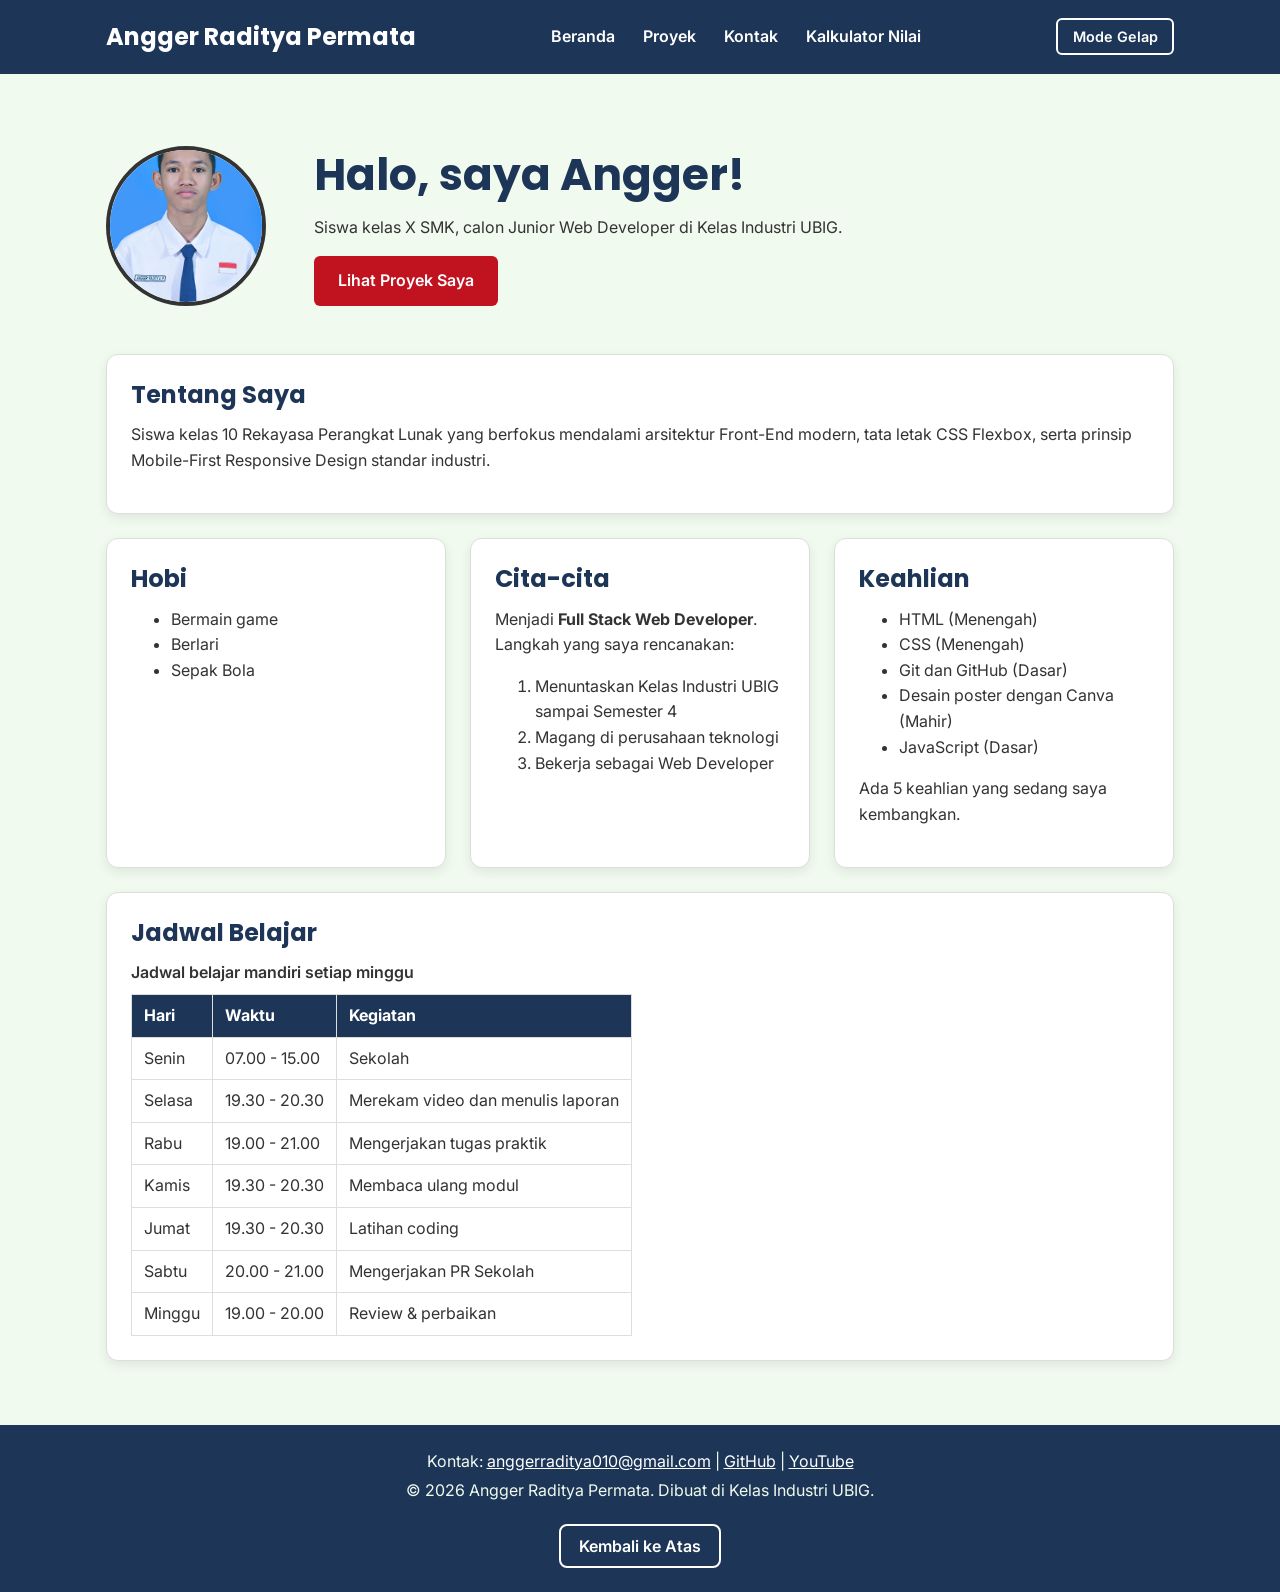
==== commit 782e4395: "docs: perbarui README Portofolio v2 Closes #2" ====
--- a/index.html
+++ b/index.html
@@ -177,6 +177,9 @@
         >
       </p>
       <p>&copy; 2026 Angger Raditya Permata. Dibuat di Kelas Industri UBIG.</p>
+      <button type="button" id="tombol-atas" class="tombol-atas">
+        Kembali ke Atas
+      </button>
     </footer>
     <script src="js/main.js" defer></script>
   </body>
--- a/css/style.css
+++ b/css/style.css
@@ -16,16 +16,15 @@
 
 /* 2. Dasar halaman: warna dan huruf */
 :root {
- --warna-utama: #1D3557;
- --warna-judul: #1D3557;
- --warna-aksen: #C1121F;
- --warna-tautan: #C1121F;
- --warna-latar: #F1FAEE;
- --warna-teks: #333333;
- --warna-kartu: #FFFFFF;
- --warna-garis: #DDDDDD;
-}
-
+  --warna-utama: #1d3557;
+  --warna-judul: #1d3557;
+  --warna-aksen: #c1121f;
+  --warna-tautan: #c1121f;
+  --warna-latar: #f1faee;
+  --warna-teks: #333333;
+  --warna-kartu: #ffffff;
+  --warna-garis: #dddddd;
+}
 
 body {
   font-family: "Inter", Arial, sans-serif;
@@ -175,7 +174,14 @@
   margin-bottom: 0;
 }
 
+#daftar-proyek {
+  min-height: 60rem;
+}
+
 article img {
+  width: 100%;
+  aspect-ratio: 280 / 184;
+  object-fit: cover;
   border-radius: 8px;
   border: 1px solid var(--warna-garis);
 }
@@ -312,9 +318,9 @@
   color: var(--warna-judul);
 }
 .tombol-filter.aktif {
-  background-color: var(--warna-aksen);
-  border-color: var(--warna-aksen);
-  color: #ffffff;
+  background-color: #ff8a8a;
+  border-color: #ff8a8a;
+  color: #0b1526;
 }
 
 .label {
@@ -355,3 +361,21 @@
   background-color: var(--warna-kartu);
   color: var(--warna-teks);
 }
+
+/* 12. Tombol Kembali ke Atas */
+.tombol-atas {
+  background: transparent;
+  border: 2px solid #ffffff;
+  color: #ffffff;
+  margin-top: 16px;
+  padding: 10px 18px;
+  border-radius: 8px;
+  cursor: pointer;
+  font-size: 1rem;
+}
+
+body.light-mode .tombol-atas,
+body.terang .tombol-atas {
+  border-color: #111111;
+  color: #111111;
+}
